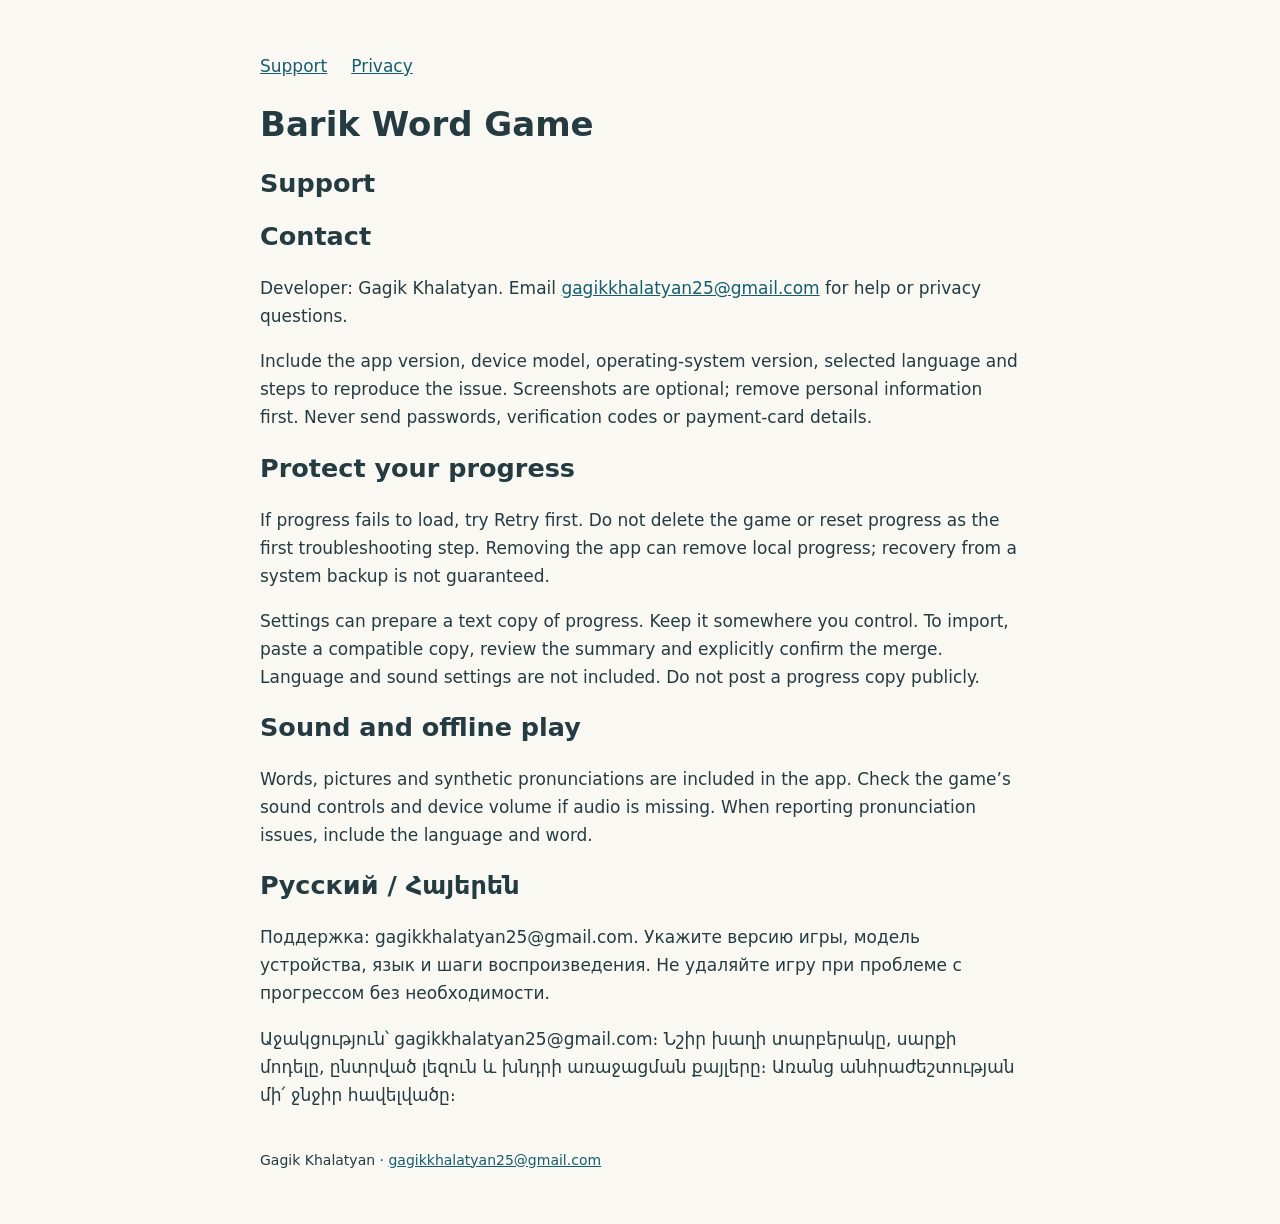
==== barik/support/index.html @ 53551c38 "Publish app-specific support and privacy pages" ====
<!doctype html>
<html lang="en"><head><meta charset="utf-8"><meta name="viewport" content="width=device-width,initial-scale=1"><title>Barik Word Game — Support</title><style>body{max-width:760px;margin:32px auto;padding:20px;font:17px/1.65 system-ui;color:#253b42;background:#faf8f2}h1,h2{line-height:1.25}a{color:#145e70}footer{margin-top:40px;font-size:14px}nav{display:flex;gap:24px;flex-wrap:wrap}</style></head><body><nav><a href="https://gagik1710.github.io/echo-garden-support/barik/support/">Support</a><a href="https://gagik1710.github.io/echo-garden-support/barik/privacy/">Privacy</a></nav><h1>Barik Word Game</h1><h2>Support</h2><h2>Contact</h2><p>Developer: Gagik Khalatyan. Email <a href="mailto:gagikkhalatyan25@gmail.com">gagikkhalatyan25@gmail.com</a> for help or privacy questions.</p><p>Include the app version, device model, operating-system version, selected language and steps to reproduce the issue. Screenshots are optional; remove personal information first. Never send passwords, verification codes or payment-card details.</p><h2>Protect your progress</h2><p>If progress fails to load, try Retry first. Do not delete the game or reset progress as the first troubleshooting step. Removing the app can remove local progress; recovery from a system backup is not guaranteed.</p><p>Settings can prepare a text copy of progress. Keep it somewhere you control. To import, paste a compatible copy, review the summary and explicitly confirm the merge. Language and sound settings are not included. Do not post a progress copy publicly.</p><h2>Sound and offline play</h2><p>Words, pictures and synthetic pronunciations are included in the app. Check the game’s sound controls and device volume if audio is missing. When reporting pronunciation issues, include the language and word.</p><h2>Русский / Հայերեն</h2><p>Поддержка: gagikkhalatyan25@gmail.com. Укажите версию игры, модель устройства, язык и шаги воспроизведения. Не удаляйте игру при проблеме с прогрессом без необходимости.</p><p>Աջակցություն՝ gagikkhalatyan25@gmail.com։ Նշիր խաղի տարբերակը, սարքի մոդելը, ընտրված լեզուն և խնդրի առաջացման քայլերը։ Առանց անհրաժեշտության մի՛ ջնջիր հավելվածը։</p><footer>Gagik Khalatyan · <a href="mailto:gagikkhalatyan25@gmail.com">gagikkhalatyan25@gmail.com</a></footer></body></html>
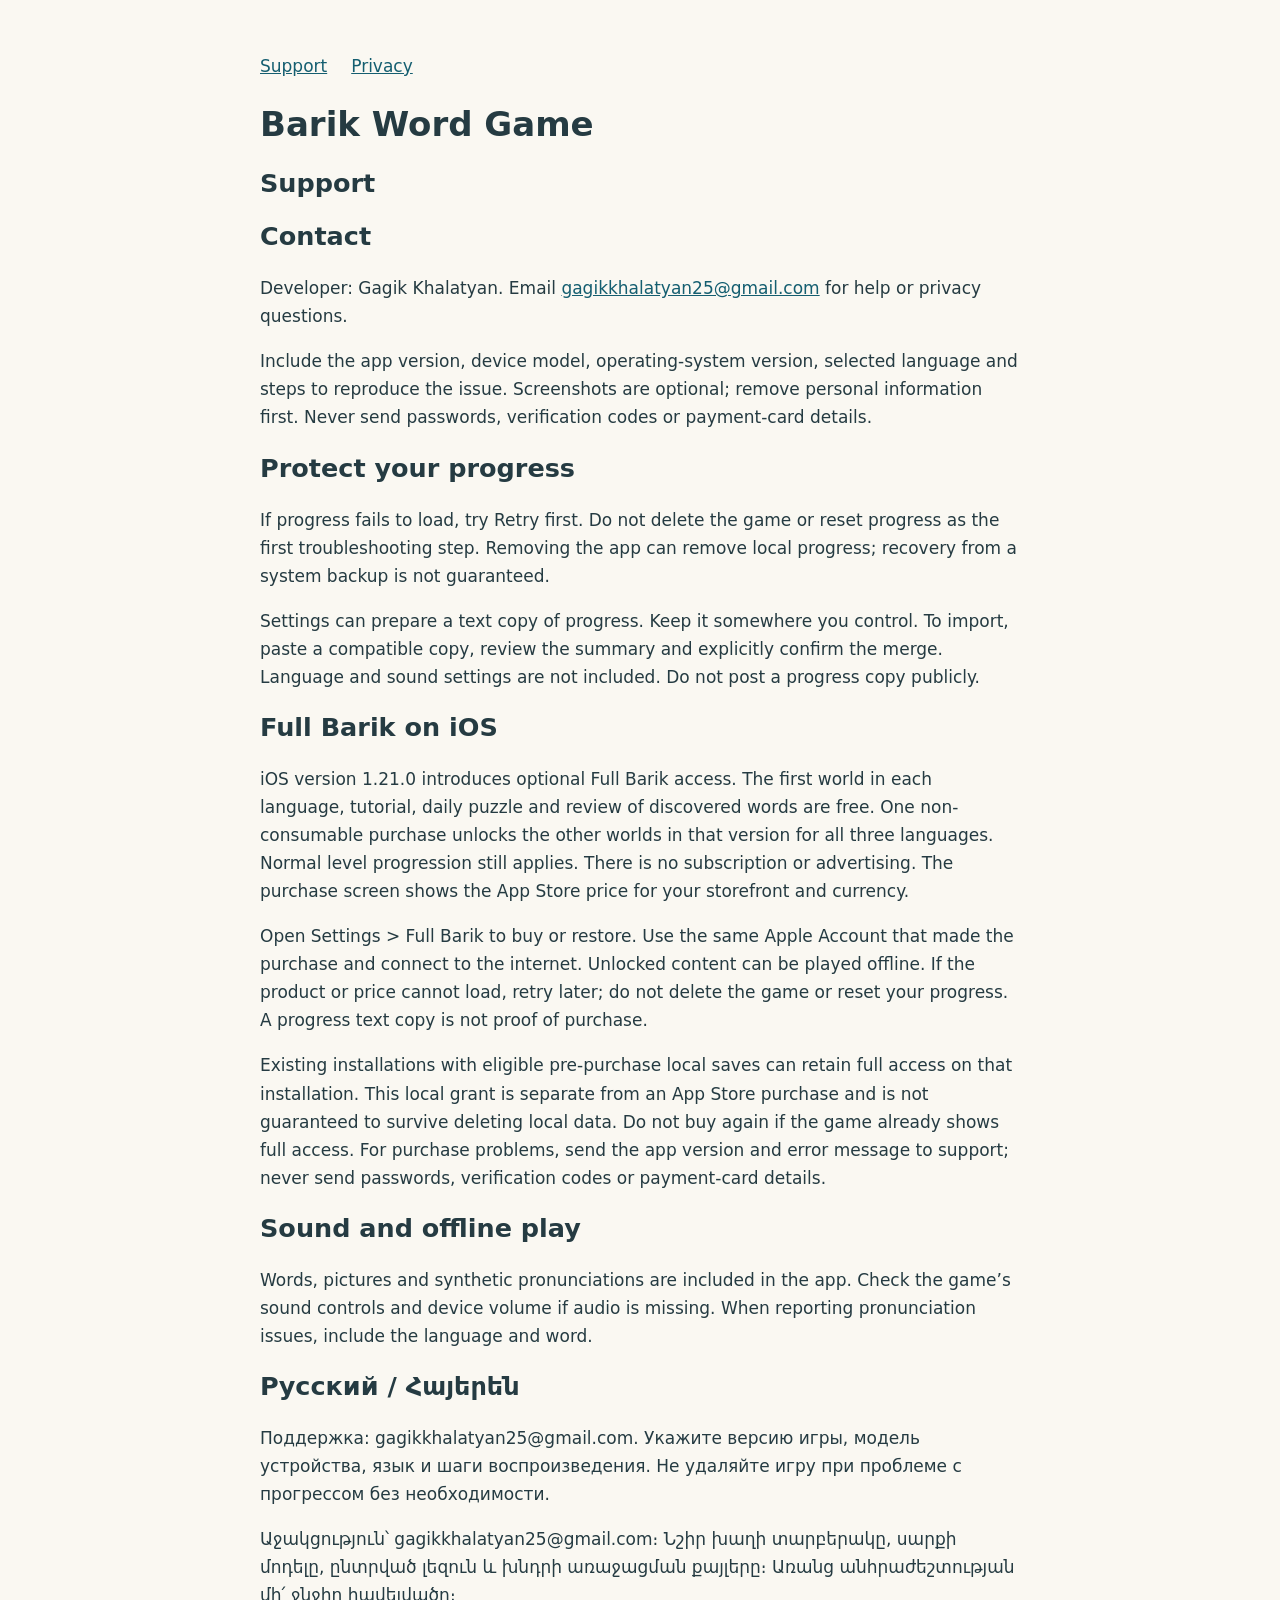
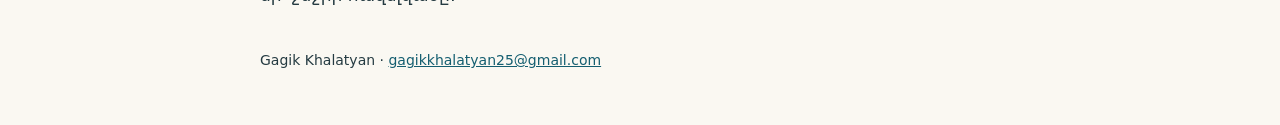
==== commit 44c00792: "Add Barik purchase and restore support guidance" ====
--- a/barik/support/index.html
+++ b/barik/support/index.html
@@ -1,2 +1,2 @@
 <!doctype html>
-<html lang="en"><head><meta charset="utf-8"><meta name="viewport" content="width=device-width,initial-scale=1"><title>Barik Word Game — Support</title><style>body{max-width:760px;margin:32px auto;padding:20px;font:17px/1.65 system-ui;color:#253b42;background:#faf8f2}h1,h2{line-height:1.25}a{color:#145e70}footer{margin-top:40px;font-size:14px}nav{display:flex;gap:24px;flex-wrap:wrap}</style></head><body><nav><a href="https://gagik1710.github.io/echo-garden-support/barik/support/">Support</a><a href="https://gagik1710.github.io/echo-garden-support/barik/privacy/">Privacy</a></nav><h1>Barik Word Game</h1><h2>Support</h2><h2>Contact</h2><p>Developer: Gagik Khalatyan. Email <a href="mailto:gagikkhalatyan25@gmail.com">gagikkhalatyan25@gmail.com</a> for help or privacy questions.</p><p>Include the app version, device model, operating-system version, selected language and steps to reproduce the issue. Screenshots are optional; remove personal information first. Never send passwords, verification codes or payment-card details.</p><h2>Protect your progress</h2><p>If progress fails to load, try Retry first. Do not delete the game or reset progress as the first troubleshooting step. Removing the app can remove local progress; recovery from a system backup is not guaranteed.</p><p>Settings can prepare a text copy of progress. Keep it somewhere you control. To import, paste a compatible copy, review the summary and explicitly confirm the merge. Language and sound settings are not included. Do not post a progress copy publicly.</p><h2>Sound and offline play</h2><p>Words, pictures and synthetic pronunciations are included in the app. Check the game’s sound controls and device volume if audio is missing. When reporting pronunciation issues, include the language and word.</p><h2>Русский / Հայերեն</h2><p>Поддержка: gagikkhalatyan25@gmail.com. Укажите версию игры, модель устройства, язык и шаги воспроизведения. Не удаляйте игру при проблеме с прогрессом без необходимости.</p><p>Աջակցություն՝ gagikkhalatyan25@gmail.com։ Նշիր խաղի տարբերակը, սարքի մոդելը, ընտրված լեզուն և խնդրի առաջացման քայլերը։ Առանց անհրաժեշտության մի՛ ջնջիր հավելվածը։</p><footer>Gagik Khalatyan · <a href="mailto:gagikkhalatyan25@gmail.com">gagikkhalatyan25@gmail.com</a></footer></body></html>
+<html lang="en"><head><meta charset="utf-8"><meta name="viewport" content="width=device-width,initial-scale=1"><title>Barik Word Game — Support</title><style>body{max-width:760px;margin:32px auto;padding:20px;font:17px/1.65 system-ui;color:#253b42;background:#faf8f2}h1,h2{line-height:1.25}a{color:#145e70}footer{margin-top:40px;font-size:14px}nav{display:flex;gap:24px;flex-wrap:wrap}</style></head><body><nav><a href="https://gagik1710.github.io/echo-garden-support/barik/support/">Support</a><a href="https://gagik1710.github.io/echo-garden-support/barik/privacy/">Privacy</a></nav><h1>Barik Word Game</h1><h2>Support</h2><h2>Contact</h2><p>Developer: Gagik Khalatyan. Email <a href="mailto:gagikkhalatyan25@gmail.com">gagikkhalatyan25@gmail.com</a> for help or privacy questions.</p><p>Include the app version, device model, operating-system version, selected language and steps to reproduce the issue. Screenshots are optional; remove personal information first. Never send passwords, verification codes or payment-card details.</p><h2>Protect your progress</h2><p>If progress fails to load, try Retry first. Do not delete the game or reset progress as the first troubleshooting step. Removing the app can remove local progress; recovery from a system backup is not guaranteed.</p><p>Settings can prepare a text copy of progress. Keep it somewhere you control. To import, paste a compatible copy, review the summary and explicitly confirm the merge. Language and sound settings are not included. Do not post a progress copy publicly.</p><h2>Full Barik on iOS</h2><p>iOS version 1.21.0 introduces optional Full Barik access. The first world in each language, tutorial, daily puzzle and review of discovered words are free. One non-consumable purchase unlocks the other worlds in that version for all three languages. Normal level progression still applies. There is no subscription or advertising. The purchase screen shows the App Store price for your storefront and currency.</p><p>Open Settings &gt; Full Barik to buy or restore. Use the same Apple Account that made the purchase and connect to the internet. Unlocked content can be played offline. If the product or price cannot load, retry later; do not delete the game or reset your progress. A progress text copy is not proof of purchase.</p><p>Existing installations with eligible pre-purchase local saves can retain full access on that installation. This local grant is separate from an App Store purchase and is not guaranteed to survive deleting local data. Do not buy again if the game already shows full access. For purchase problems, send the app version and error message to support; never send passwords, verification codes or payment-card details.</p><h2>Sound and offline play</h2><p>Words, pictures and synthetic pronunciations are included in the app. Check the game’s sound controls and device volume if audio is missing. When reporting pronunciation issues, include the language and word.</p><h2>Русский / Հայերեն</h2><p>Поддержка: gagikkhalatyan25@gmail.com. Укажите версию игры, модель устройства, язык и шаги воспроизведения. Не удаляйте игру при проблеме с прогрессом без необходимости.</p><p>Աջակցություն՝ gagikkhalatyan25@gmail.com։ Նշիր խաղի տարբերակը, սարքի մոդելը, ընտրված լեզուն և խնդրի առաջացման քայլերը։ Առանց անհրաժեշտության մի՛ ջնջիր հավելվածը։</p><footer>Gagik Khalatyan · <a href="mailto:gagikkhalatyan25@gmail.com">gagikkhalatyan25@gmail.com</a></footer></body></html>
